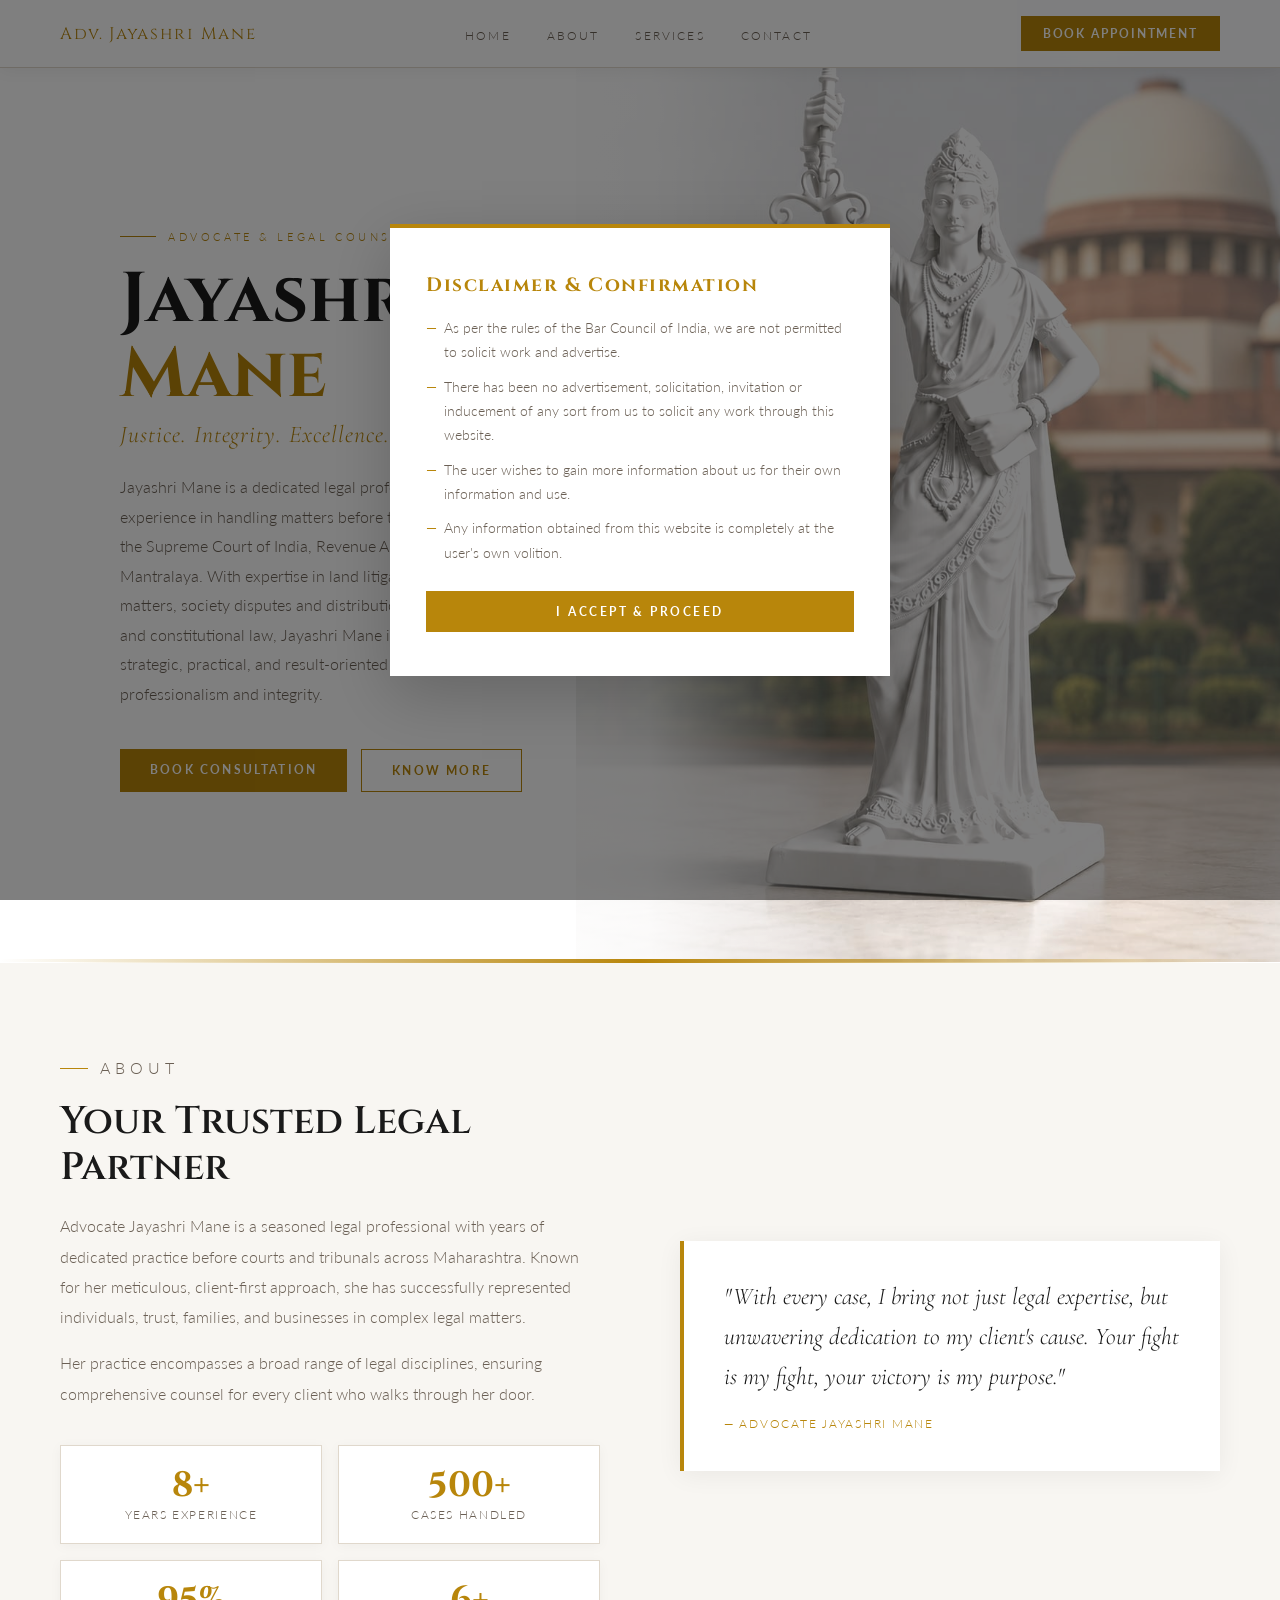
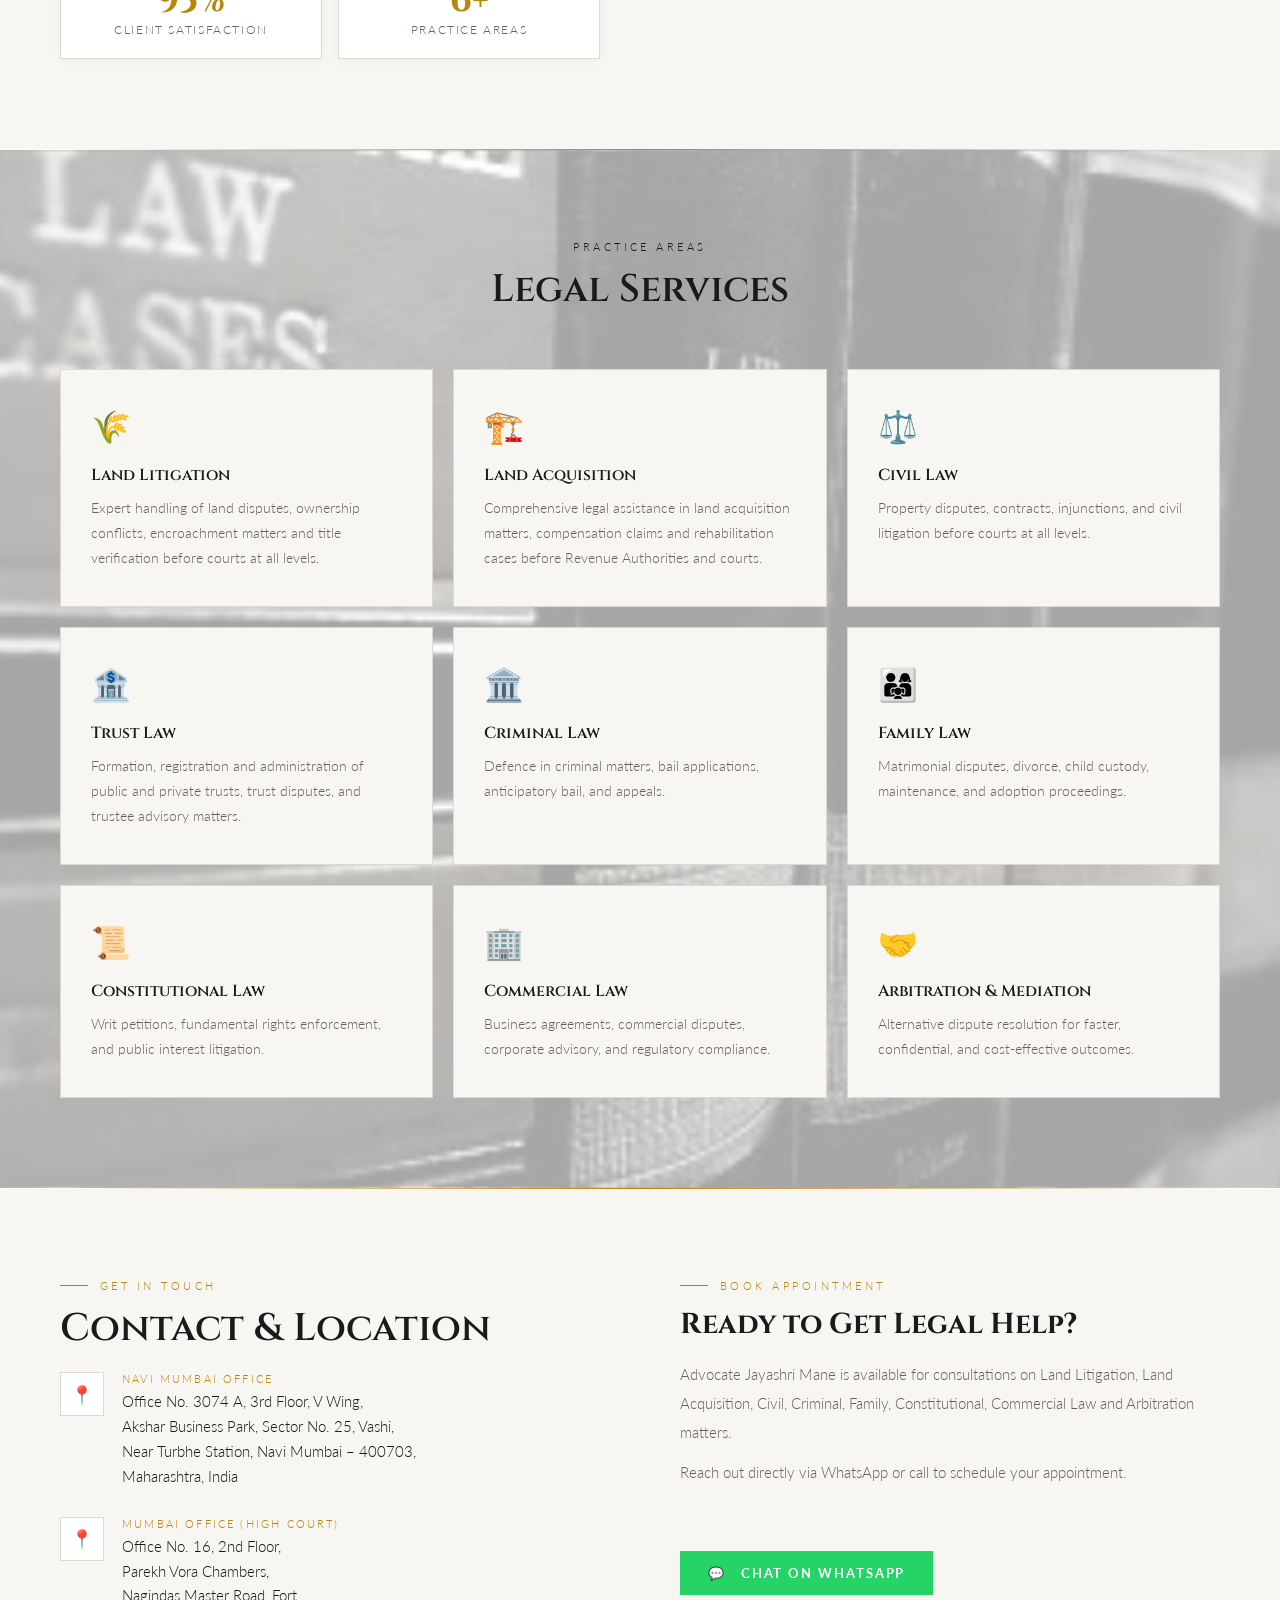
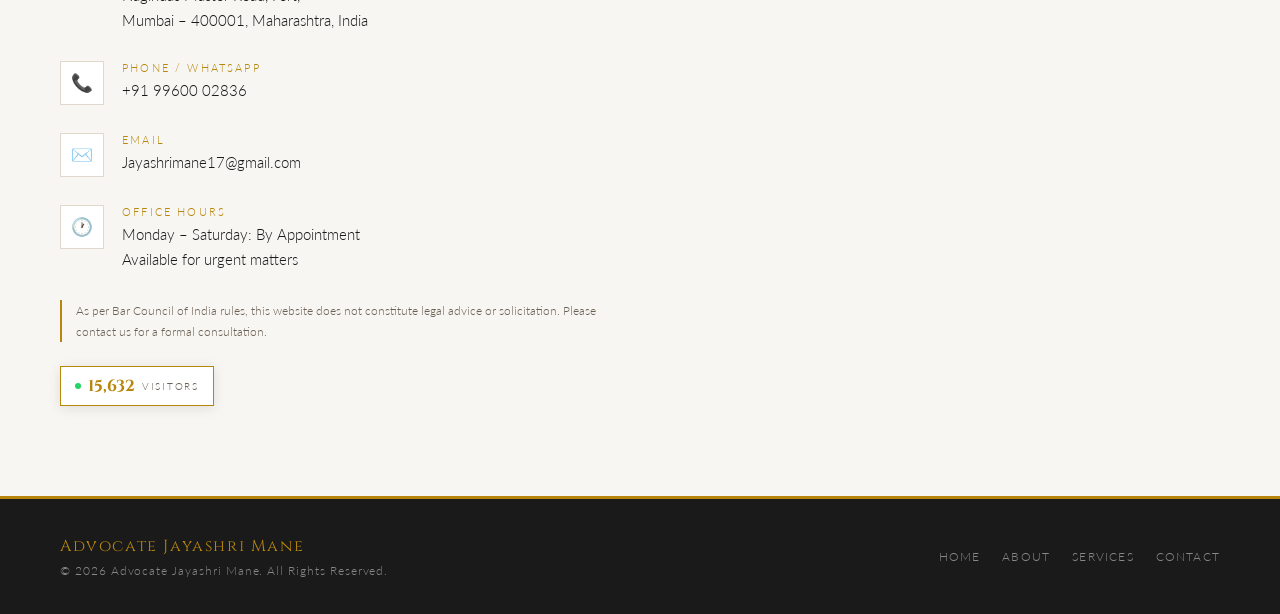
==== index.html @ 27aa1165 "Added trust section, legal services background image" ====
<!DOCTYPE html>
<html lang="en">
<head>
  <meta charset="UTF-8" />
  <meta name="viewport" content="width=device-width, initial-scale=1.0"/>
  <title>Advocate Jayashri Mane</title>
  <link href="https://fonts.googleapis.com/css2?family=Cormorant+Garamond:ital,wght@0,400;0,600;0,700;1,400&family=Cinzel:wght@400;600;700&family=Lato:wght@300;400;700&display=swap" rel="stylesheet"/>
  <style>
    :root {
      --gold: #b8860b;
      --gold-light: #d4a017;
      --gold-pale: #fdf3dc;
      --dark: #1a1a1a;
      --bg: #ffffff;
      --bg2: #f8f6f2;
      --text: #1a1a1a;
      --text-muted: #6b6055;
      --border: #e0d8cc;
    }
    *, *::before, *::after { margin: 0; padding: 0; box-sizing: border-box; }
    html { scroll-behavior: smooth; }
    body { background: var(--bg); color: var(--text); font-family: 'Lato', sans-serif; font-weight: 300; overflow-x: hidden; }

    /* NAV */
    nav { position: fixed; top: 0; left: 0; right: 0; z-index: 100; display: flex; justify-content: space-between; align-items: center; padding: 16px 60px; background: rgba(255,255,255,0.97); backdrop-filter: blur(10px); border-bottom: 1px solid var(--border); box-shadow: 0 2px 16px rgba(0,0,0,0.06); }
    .nav-logo { font-family: 'Cinzel', serif; font-size: 1.05rem; color: var(--gold); letter-spacing: 0.1em; text-decoration: none; }
    .nav-links { display: flex; gap: 36px; list-style: none; }
    .nav-links a { font-size: 0.75rem; letter-spacing: 0.18em; text-transform: uppercase; color: var(--text-muted); text-decoration: none; transition: color 0.25s; }
    .nav-links a:hover { color: var(--gold); }
    .nav-cta { font-size: 0.74rem; letter-spacing: 0.16em; text-transform: uppercase; font-weight: 700; color: #fff; background: var(--gold); padding: 10px 22px; text-decoration: none; transition: background 0.25s; white-space: nowrap; }
    .nav-cta:hover { background: var(--gold-light); }

    /* HERO - DESKTOP */
    #home { min-height: 100vh; position: relative; display: flex; align-items: center; overflow: hidden; background: #fff; }
    .hero-bg { position: absolute; right: 0; top: 0; width: 55%; height: 100%; object-fit: cover; object-position: center top; opacity: 0.75; filter: brightness(1.05) saturate(0.9); z-index: 0; }
    .hero-fade { position: absolute; top: 0; left: 0; width: 65%; height: 100%; background: linear-gradient(to right, #ffffff 55%, rgba(255,255,255,0.85) 78%, transparent 100%); z-index: 1; pointer-events: none; }
    #home::after { content: ''; position: absolute; bottom: 0; left: 0; right: 0; height: 3px; background: linear-gradient(90deg, transparent, var(--gold), transparent); z-index: 3; }
    .hero-text { position: relative; z-index: 2; padding: 140px 60px 80px; max-width: 580px; }
    .hero-eyebrow { font-size: 0.7rem; letter-spacing: 0.32em; text-transform: uppercase; color: var(--gold); margin-bottom: 20px; display: flex; align-items: center; gap: 12px; }
    .hero-eyebrow::before { content: ''; width: 36px; height: 1px; background: var(--gold); }
    .hero-title { font-family: 'Cinzel', serif; font-size: clamp(3rem, 5.5vw, 5rem); font-weight: 700; line-height: 1.06; color: var(--dark); margin-bottom: 8px; }
    .hero-title span { color: var(--gold); }
    .hero-subtitle { font-family: 'Cormorant Garamond', serif; font-size: 1.5rem; font-style: italic; color: var(--gold); margin-bottom: 24px; letter-spacing: 0.04em; }
    .hero-desc { font-size: 0.97rem; line-height: 1.9; color: var(--text-muted); max-width: 440px; margin-bottom: 40px; }
    .hero-buttons { display: flex; gap: 14px; flex-wrap: wrap; }
    .btn-primary { font-size: 0.76rem; letter-spacing: 0.18em; text-transform: uppercase; font-weight: 700; padding: 13px 30px; background: var(--gold); color: #fff; text-decoration: none; display: inline-block; transition: background 0.25s, transform 0.2s; border: none; cursor: pointer; }
    .btn-primary:hover { background: var(--gold-light); transform: translateY(-2px); }
    .btn-outline { font-size: 0.76rem; letter-spacing: 0.18em; text-transform: uppercase; font-weight: 700; padding: 13px 30px; border: 1.5px solid var(--gold); color: var(--gold); text-decoration: none; display: inline-block; transition: background 0.25s; }
    .btn-outline:hover { background: var(--gold-pale); }

    .gold-line { height: 1px; background: linear-gradient(90deg, transparent, var(--gold), transparent); margin: 0 60px; }
    section { padding: 90px 60px; }
    .section-label { font-size: 0.68rem; letter-spacing: 0.32em; text-transform: uppercase; color: var(--gold); margin-bottom: 14px; display: flex; align-items: center; gap: 12px; }
    .section-label::before { content: ''; width: 28px; height: 1px; background: var(--gold); }
    .section-title { font-family: 'Cinzel', serif; font-size: clamp(1.8rem, 3vw, 2.6rem); font-weight: 600; color: var(--dark); margin-bottom: 20px; line-height: 1.2; }

    /* ABOUT */
    #about { background: var(--bg2); display: grid; grid-template-columns: 1fr 1fr; gap: 80px; align-items: center; }
    .about-text p { font-size: 0.97rem; line-height: 1.95; color: var(--text-muted); margin-bottom: 16px; }
    .about-stats { display: grid; grid-template-columns: 1fr 1fr; gap: 16px; margin-top: 36px; }
    .stat-card { border: 1px solid var(--border); padding: 22px; background: #fff; text-align: center; box-shadow: 0 2px 12px rgba(0,0,0,0.04); }
    .stat-num { font-family: 'Cinzel', serif; font-size: 2.2rem; color: var(--gold); font-weight: 700; line-height: 1; margin-bottom: 5px; }
    .stat-label { font-size: 0.72rem; letter-spacing: 0.14em; text-transform: uppercase; color: var(--text-muted); }
    .about-quote { font-family: 'Cormorant Garamond', serif; font-size: 1.5rem; font-style: italic; color: var(--dark); line-height: 1.65; padding: 36px 40px; border-left: 4px solid var(--gold); background: #fff; box-shadow: 0 4px 24px rgba(0,0,0,0.06); }
    .about-quote cite { display: block; margin-top: 18px; font-family: 'Lato', sans-serif; font-size: 0.78rem; letter-spacing: 0.14em; font-style: normal; text-transform: uppercase; color: var(--gold); }

    /* SERVICES */
    #services { background: var(--bg); }
    .services-header { text-align: center; margin-bottom: 56px; }
    .services-header .section-label { justify-content: center; }
    .services-header .section-label::before { display: none; }
    .services-header .section-label { color: #1a1a1a; }
    .services-header .section-title { color: #1a1a1a; }
    .services-grid { display: grid; grid-template-columns: repeat(3, 1fr); gap: 20px; }
    .service-item { background: var(--bg2); padding: 36px 30px; border: 1px solid var(--border); transition: box-shadow 0.3s, transform 0.3s; position: relative; overflow: hidden; }
    .service-item::after { content: ''; position: absolute; bottom: 0; left: 0; width: 0; height: 3px; background: var(--gold); transition: width 0.4s ease; }
    .service-item:hover { box-shadow: 0 8px 32px rgba(0,0,0,0.1); transform: translateY(-4px); }
    .service-item:hover::after { width: 100%; }
    .service-icon { font-size: 2rem; margin-bottom: 18px; }
    .service-name { font-family: 'Cinzel', serif; font-size: 1rem; color: var(--dark); margin-bottom: 10px; font-weight: 600; }
    .service-desc { font-size: 0.88rem; line-height: 1.75; color: var(--text-muted); }

    /* CONTACT */
    #contact { background: var(--bg2); padding: 90px 60px; position: relative; }
    .contact-grid { display: grid; grid-template-columns: 1fr 1fr; gap: 80px; }
    .contact-detail { display: flex; gap: 18px; margin-bottom: 28px; align-items: flex-start; }
    .contact-icon { width: 44px; height: 44px; flex-shrink: 0; border: 1.5px solid var(--border); background: #fff; display: flex; align-items: center; justify-content: center; font-size: 1.1rem; }
    .contact-detail-label { font-size: 0.68rem; letter-spacing: 0.2em; text-transform: uppercase; color: var(--gold); margin-bottom: 4px; }
    .contact-detail-val { font-size: 0.94rem; color: var(--text); line-height: 1.65; }
    .contact-detail-val a { color: var(--text); text-decoration: none; }
    .contact-detail-val a:hover { color: var(--gold); }
    .disclaimer { margin-top: 20px; font-size: 0.78rem; color: var(--text-muted); line-height: 1.7; border-left: 2px solid var(--gold); padding-left: 14px; }
    .whatsapp-btn { display: inline-flex; align-items: center; gap: 10px; margin-top: 32px; background: #25d366; color: #fff; padding: 14px 28px; text-decoration: none; font-size: 0.8rem; letter-spacing: 0.15em; text-transform: uppercase; font-weight: 700; transition: background 0.25s; }
    .whatsapp-btn:hover { background: #1ebe5d; }

    /* FOOTER */
    footer { background: var(--dark); padding: 36px 60px; display: flex; justify-content: space-between; align-items: center; flex-wrap: nowrap; gap: 18px; border-top: 3px solid var(--gold); overflow: visible; }
.footer-left { display:flex; flex-direction:column; gap:6px; }
    .footer-logo { font-family: 'Cinzel', serif; font-size: 1rem; color: var(--gold); letter-spacing: 0.1em; }
    .footer-copy { font-size: 0.74rem; color: #888; letter-spacing: 0.08em; }
    .footer-links { display: flex; gap: 22px; }
    .footer-links a { font-size: 0.74rem; color: #888; text-decoration: none; letter-spacing: 0.1em; text-transform: uppercase; transition: color 0.25s; }
    .footer-links a:hover { color: var(--gold); }

    /* WHATSAPP FLOAT */
    .whatsapp-float { position: fixed; bottom: 28px; right: 28px; width: 54px; height: 54px; background: #25d366; border-radius: 50%; display: flex; align-items: center; justify-content: center; font-size: 1.5rem; text-decoration: none; z-index: 999; box-shadow: 0 4px 20px rgba(37,211,102,0.45); transition: transform 0.25s; }
    .whatsapp-float:hover { transform: scale(1.12); }
.footer-right { display:flex; flex-direction:column; align-items:center; justify-content:center; gap:8px; }
.vc-footer-row { display:inline-flex; align-items:center; gap:7px; border:1px solid var(--gold); padding:6px 12px; background:rgba(255,255,255,0.08); }
.whatsapp-footer-btn { width:44px; height:44px; background:#25d366; border-radius:50%; display:flex; align-items:center; justify-content:center; font-size:1.3rem; text-decoration:none; box-shadow:0 4px 20px rgba(37,211,102,0.45); transition:transform 0.25s; }
.whatsapp-footer-btn:hover { transform:scale(1.1); }

    /* MODAL */
    .modal-overlay { position: fixed; inset: 0; background: rgba(0,0,0,0.5); z-index: 9999; display: flex; align-items: center; justify-content: center; padding: 20px; }
    .modal-box { background: #fff; border-top: 4px solid var(--gold); max-width: 500px; width: 100%; padding: 44px 36px; box-shadow: 0 20px 60px rgba(0,0,0,0.2); }
    .modal-box h2 { font-family: 'Cinzel', serif; font-size: 1.2rem; color: var(--gold); margin-bottom: 18px; letter-spacing: 0.08em; }
    .modal-box ul { list-style: none; margin-bottom: 26px; }
    .modal-box ul li { font-size: 0.87rem; color: var(--text-muted); line-height: 1.75; margin-bottom: 10px; padding-left: 18px; position: relative; }
    .modal-box ul li::before { content: '—'; position: absolute; left: 0; color: var(--gold); }
    .modal-accept { width: 100%; padding: 13px; background: var(--gold); color: #fff; font-family: 'Lato', sans-serif; font-size: 0.78rem; letter-spacing: 0.2em; text-transform: uppercase; font-weight: 700; border: none; cursor: pointer; transition: background 0.25s; }
    .modal-accept:hover { background: var(--gold-light); }

    /* ===================== TABLET ===================== */
    @media (max-width: 1024px) {
      nav { padding: 16px 30px; }
      .hero-text { padding: 130px 30px 70px; max-width: 520px; }
      #about { gap: 40px; padding: 70px 30px; }
      .services-grid { grid-template-columns: repeat(2, 1fr); }
      #services { padding: 70px 30px; }
      #contact { padding: 70px 30px; }
      .contact-grid { gap: 40px; }
      section { padding: 70px 30px; }
      .gold-line { margin: 0 30px; }
      footer { padding: 30px 30px; }
    }

    /* ===================== MOBILE ===================== */
    @media (max-width: 768px) {
      /* NAV */
      nav { padding: 12px 16px; }
      .nav-links { display: none; }
      .nav-logo { font-size: 0.82rem; letter-spacing: 0.06em; }
      .nav-cta { padding: 9px 14px; font-size: 0.66rem; letter-spacing: 0.1em; }

      /* HERO — split layout: image top half, text bottom half */
      #home {
        flex-direction: column;
        align-items: stretch;
        min-height: 100vh;
        padding-top: 56px; /* nav height */
      }

      /* Image takes top portion, fully visible */
      .hero-bg {
        position: relative !important;
        width: 100% !important;
        height: 260px !important;
        max-height: 260px !important;
        object-fit: cover;
        object-position: center 15%;
        opacity: 1 !important;
        filter: brightness(1.0) saturate(0.95);
        display: block !important;
        flex-shrink: 0;
        top: auto !important;
        right: auto !important;
      }

      /* Remove the side fade — not needed in stacked layout */
      .hero-fade { display: none; }

      /* Text section below image */
      .hero-text {
        position: relative;
        z-index: 2;
        padding: 28px 20px 48px;
        max-width: 100%;
        background: #fff;
        flex: 1;
      }

      /* Gold bottom line */
      #home::after { z-index: 3; }

      .hero-eyebrow { font-size: 0.62rem; letter-spacing: 0.22em; margin-bottom: 12px; }
      .hero-title { font-size: clamp(2.4rem, 10vw, 3.2rem); margin-bottom: 6px; }
      .hero-subtitle { font-size: 1.1rem; margin-bottom: 14px; }
      .hero-desc { font-size: 0.9rem; line-height: 1.75; max-width: 100%; margin-bottom: 24px; }
      .hero-buttons { flex-direction: column; gap: 10px; }
      .btn-primary, .btn-outline { text-align: center; width: 100%; padding: 14px 20px; }

      /* DIVIDERS */
      .gold-line { margin: 0 20px; }
      section { padding: 48px 20px; }

      /* ABOUT */
      #about { grid-template-columns: 1fr; padding: 48px 20px; gap: 28px; }
      .about-quote { font-size: 1.1rem; padding: 20px 18px; }
      .about-stats { grid-template-columns: 1fr 1fr; gap: 10px; margin-top: 24px; }
      .stat-card { padding: 16px 10px; }
      .stat-num { font-size: 1.7rem; }
      .stat-label { font-size: 0.64rem; }
      .about-text p { font-size: 0.9rem; }

      /* SERVICES */
      .services-grid { grid-template-columns: 1fr; gap: 10px; }
      .service-item { padding: 22px 16px; }
      .service-icon { font-size: 1.6rem; margin-bottom: 12px; }
      .service-name { font-size: 0.92rem; }
      .service-desc { font-size: 0.84rem; }
      #services { padding: 48px 20px; }
      .services-header { margin-bottom: 32px; }

      /* CONTACT */
      #contact { padding: 48px 20px; }
      .contact-grid { grid-template-columns: 1fr; gap: 32px; }
      .contact-detail { gap: 12px; margin-bottom: 18px; }
      .contact-icon { width: 38px; height: 38px; font-size: 1rem; }
      .contact-detail-val { font-size: 0.87rem; }
      .whatsapp-btn { width: 100%; justify-content: center; font-size: 0.76rem; }

      /* FOOTER */
      footer { padding: 22px 20px; flex-direction: column; text-align: center; gap: 12px; }
      .footer-links { flex-wrap: wrap; justify-content: center; gap: 14px; }
      .footer-logo { font-size: 0.88rem; }
      .footer-copy { font-size: 0.68rem; }

      /* MODAL */
      .modal-box { padding: 28px 18px; }
      .modal-box h2 { font-size: 1rem; }

      /* WHATSAPP FLOAT */
      .whatsapp-float { bottom: 20px; right: 16px; width: 48px; height: 48px; font-size: 1.3rem; }
    }

    /* Very small phones */
    @media (max-width: 380px) {
      .hero-title { font-size: 2.2rem; }
      .nav-logo { font-size: 0.75rem; }
      .nav-cta { padding: 8px 10px; font-size: 0.6rem; }
    }
  </style>
</head>
<body>

<div class="modal-overlay" id="disclaimerModal">
  <div class="modal-box">
    <h2>Disclaimer &amp; Confirmation</h2>
    <ul>
      <li>As per the rules of the Bar Council of India, we are not permitted to solicit work and advertise.</li>
      <li>There has been no advertisement, solicitation, invitation or inducement of any sort from us to solicit any work through this website.</li>
      <li>The user wishes to gain more information about us for their own information and use.</li>
      <li>Any information obtained from this website is completely at the user's own volition.</li>
    </ul>
    <button class="modal-accept" onclick="document.getElementById('disclaimerModal').style.display='none'">I Accept &amp; Proceed</button>
  </div>
</div>

<nav>
  <a href="#home" class="nav-logo">Adv. Jayashri Mane</a>
  <ul class="nav-links">
    <li><a href="#home">Home</a></li>
    <li><a href="#about">About</a></li>
    <li><a href="#services">Services</a></li>
    <li><a href="#contact">Contact</a></li>
  </ul>
  <a href="https://wa.me/919960002836" class="nav-cta">Book Appointment</a>
</nav>

<section id="home">
  <img class="hero-bg" src="image.png" alt="Lady Justice"/>
  <div class="hero-fade"></div>
  <div class="hero-text">
    <p class="hero-eyebrow">Advocate &amp; Legal Counsel</p>
    <h1 class="hero-title">Jayashri<br/><span>Mane</span></h1>
    <p class="hero-subtitle">Justice. Integrity. Excellence.</p>
    <p class="hero-desc">Jayashri Mane is a dedicated legal professional with extensive experience in handling matters before the Bombay High Court, the Supreme Court of India, Revenue Authorities, and Mantralaya. With expertise in land litigation, land acquisition matters, society disputes and distribution cases, along with civil and constitutional law, Jayashri Mane is known for providing strategic, practical, and result-oriented legal solutions with professionalism and integrity.</p>
    <div class="hero-buttons">
      <a href="https://wa.me/919960002836" class="btn-primary">Book Consultation</a>
      <a href="#about" class="btn-outline">Know More</a>
    </div>
  </div>
</section>

<div class="gold-line"></div>

<section id="about">
  <div class="about-text">
    <p class="section-label">About</p>
    <h2 class="section-title">Your Trusted Legal Partner</h2>
    <p>Advocate Jayashri Mane is a seasoned legal professional with years of dedicated practice before courts and tribunals across Maharashtra. Known for her meticulous, client-first approach, she has successfully represented individuals, trust, families, and businesses in complex legal matters.</p>
    <p>Her practice encompasses a broad range of legal disciplines, ensuring comprehensive counsel for every client who walks through her door.</p>
    <div class="about-stats">
      <div class="stat-card"><div class="stat-num">8+</div><div class="stat-label">Years Experience</div></div>
      <div class="stat-card"><div class="stat-num">500+</div><div class="stat-label">Cases Handled</div></div>
      <div class="stat-card"><div class="stat-num">95%</div><div class="stat-label">Client Satisfaction</div></div>
      <div class="stat-card"><div class="stat-num">6+</div><div class="stat-label">Practice Areas</div></div>
    </div>
  </div>
  <div>
    <blockquote class="about-quote">
      "With every case, I bring not just legal expertise, but unwavering dedication to my client's cause. Your fight is my fight, your victory is my purpose."
      <cite>— Advocate Jayashri Mane</cite>
    </blockquote>
  </div>
</section>

<div class="gold-line"></div>

<section id="services" style="position:relative;overflow:hidden;">
<div style="position:absolute;inset:0;background-image:url('law-bg.webp');background-size:cover;background-position:center;opacity:0.35;z-index:0;pointer-events:none;"></div>
<div style="position:relative;z-index:1;">
  <div class="services-header">
    <p class="section-label">Practice Areas</p>
    <h2 class="section-title">Legal Services</h2>
  </div>
  <div class="services-grid">
    <div class="service-item"><div class="service-icon">🌾</div><div class="service-name">Land Litigation</div><p class="service-desc">Expert handling of land disputes, ownership conflicts, encroachment matters and title verification before courts at all levels.</p></div>
    <div class="service-item"><div class="service-icon">🏗️</div><div class="service-name">Land Acquisition</div><p class="service-desc">Comprehensive legal assistance in land acquisition matters, compensation claims and rehabilitation cases before Revenue Authorities and courts.</p></div>
    <div class="service-item"><div class="service-icon">⚖️</div><div class="service-name">Civil Law</div><p class="service-desc">Property disputes, contracts, injunctions, and civil litigation before courts at all levels.</p></div>
    <div class="service-item"><div class="service-icon">🏦</div><div class="service-name">Trust Law</div><p class="service-desc">Formation, registration and administration of public and private trusts, trust disputes, and trustee advisory matters.</p></div>
    <div class="service-item"><div class="service-icon">🏛️</div><div class="service-name">Criminal Law</div><p class="service-desc">Defence in criminal matters, bail applications, anticipatory bail, and appeals.</p></div>
    <div class="service-item"><div class="service-icon">👨‍👩‍👧</div><div class="service-name">Family Law</div><p class="service-desc">Matrimonial disputes, divorce, child custody, maintenance, and adoption proceedings.</p></div>
    <div class="service-item"><div class="service-icon">📜</div><div class="service-name">Constitutional Law</div><p class="service-desc">Writ petitions, fundamental rights enforcement, and public interest litigation.</p></div>
    <div class="service-item"><div class="service-icon">🏢</div><div class="service-name">Commercial Law</div><p class="service-desc">Business agreements, commercial disputes, corporate advisory, and regulatory compliance.</p></div>
    <div class="service-item"><div class="service-icon">🤝</div><div class="service-name">Arbitration &amp; Mediation</div><p class="service-desc">Alternative dispute resolution for faster, confidential, and cost-effective outcomes.</p></div>
  </div>
</div>
</section>

<div class="gold-line"></div>

<section id="contact">
  <div class="contact-grid">
    <div class="contact-info">
      <p class="section-label">Get In Touch</p>
      <h2 class="section-title">Contact &amp; Location</h2>
      <div class="contact-detail">
        <div class="contact-icon">📍</div>
        <div>
          <div class="contact-detail-label">Navi Mumbai Office</div>
          <div class="contact-detail-val">Office No. 3074 A, 3rd Floor, V Wing,<br/>Akshar Business Park, Sector No. 25, Vashi,<br/>Near Turbhe Station, Navi Mumbai – 400703,<br/>Maharashtra, India</div>
        </div>
      </div>
      <div class="contact-detail">
        <div class="contact-icon">📍</div>
        <div>
          <div class="contact-detail-label">Mumbai Office (High Court)</div>
          <div class="contact-detail-val">Office No. 16, 2nd Floor,<br/>Parekh Vora Chambers,<br/>Nagindas Master Road, Fort,<br/>Mumbai – 400001, Maharashtra, India</div>
        </div>
      </div>
      <div class="contact-detail">
        <div class="contact-icon">📞</div>
        <div>
          <div class="contact-detail-label">Phone / WhatsApp</div>
          <div class="contact-detail-val"><a href="tel:+919960002836">+91 99600 02836</a></div>
        </div>
      </div>
      <div class="contact-detail">
        <div class="contact-icon">✉️</div>
        <div>
          <div class="contact-detail-label">Email</div>
          <div class="contact-detail-val"><a href="mailto:Jayashrimane17@gmail.com">Jayashrimane17@gmail.com</a></div>
        </div>
      </div>
      <div class="contact-detail">
        <div class="contact-icon">🕐</div>
        <div>
          <div class="contact-detail-label">Office Hours</div>
          <div class="contact-detail-val">Monday – Saturday: By Appointment<br/>Available for urgent matters</div>
        </div>
      </div>
      <p class="disclaimer">As per Bar Council of India rules, this website does not constitute legal advice or solicitation. Please contact us for a formal consultation.</p>
      <div style="margin-top:24px;">
        <div class="vc-simple-row"><span class="vc-dot"></span><span class="vc-simple-num" id="vc-number2">0</span><span class="vc-simple-label">Visitors</span></div>
        
      </div>
    </div>
    <div>
      <p class="section-label">Book Appointment</p>
      <h3 style="font-family:'Cinzel',serif;font-size:1.8rem;color:var(--dark);margin-bottom:16px;line-height:1.3;">Ready to Get Legal Help?</h3>
      <p style="font-size:0.95rem;color:var(--text-muted);line-height:1.9;margin-bottom:12px;">Advocate Jayashri Mane is available for consultations on Land Litigation, Land Acquisition, Civil, Criminal, Family, Constitutional, Commercial Law and Arbitration matters.</p>
      <p style="font-size:0.95rem;color:var(--text-muted);line-height:1.9;margin-bottom:32px;">Reach out directly via WhatsApp or call to schedule your appointment.</p>
      <a href="https://wa.me/919960002836" class="whatsapp-btn">💬 &nbsp; Chat on WhatsApp</a>
    </div>
  </div>
</section>



<style>
@keyframes vcPulse { 0%,100%{opacity:1} 50%{opacity:0.3} }
.vc-simple { display:flex; justify-content:flex-end; margin-top:16px; }
.vc-simple-row { display:inline-flex; align-items:center; gap:7px; border:1px solid var(--gold); padding:8px 14px; background:#fff; box-shadow:0 2px 12px rgba(0,0,0,0.1); }
.vc-dot { width:6px; height:6px; background:#25d366; border-radius:50%; animation:vcPulse 1.5s infinite; flex-shrink:0; }
.vc-simple-num { font-family:'Cinzel',serif; font-size:1rem; font-weight:700; color:var(--gold); }
.vc-simple-label { font-size:0.6rem; letter-spacing:0.18em; text-transform:uppercase; color:var(--text-muted); }
</style>

<script>
(function(){
  const BASE = 10000;
  const days = Math.floor((new Date() - new Date('2025-01-01'))/864e5);
  let count = BASE + days * 8;
  const el = document.getElementById('vc-number2');
  const start = count - 60;
  let cur = start;
  const t = setInterval(() => {
    cur += 2;
    el.textContent = cur.toLocaleString('en-IN');
    if(cur >= count){ el.textContent = count.toLocaleString('en-IN'); clearInterval(t); }
  }, 16);
})();
</script>

<footer>
  <div class="footer-left">
    <div class="footer-logo">Advocate Jayashri Mane</div>
    <div class="footer-copy">© 2026 Advocate Jayashri Mane. All Rights Reserved.</div>
  </div>
  <div class="footer-links">
    <a href="#home">Home</a>
    <a href="#about">About</a>
    <a href="#services">Services</a>
    <a href="#contact">Contact</a>
  </div>

  </div>
</footer>
</body>
</html>
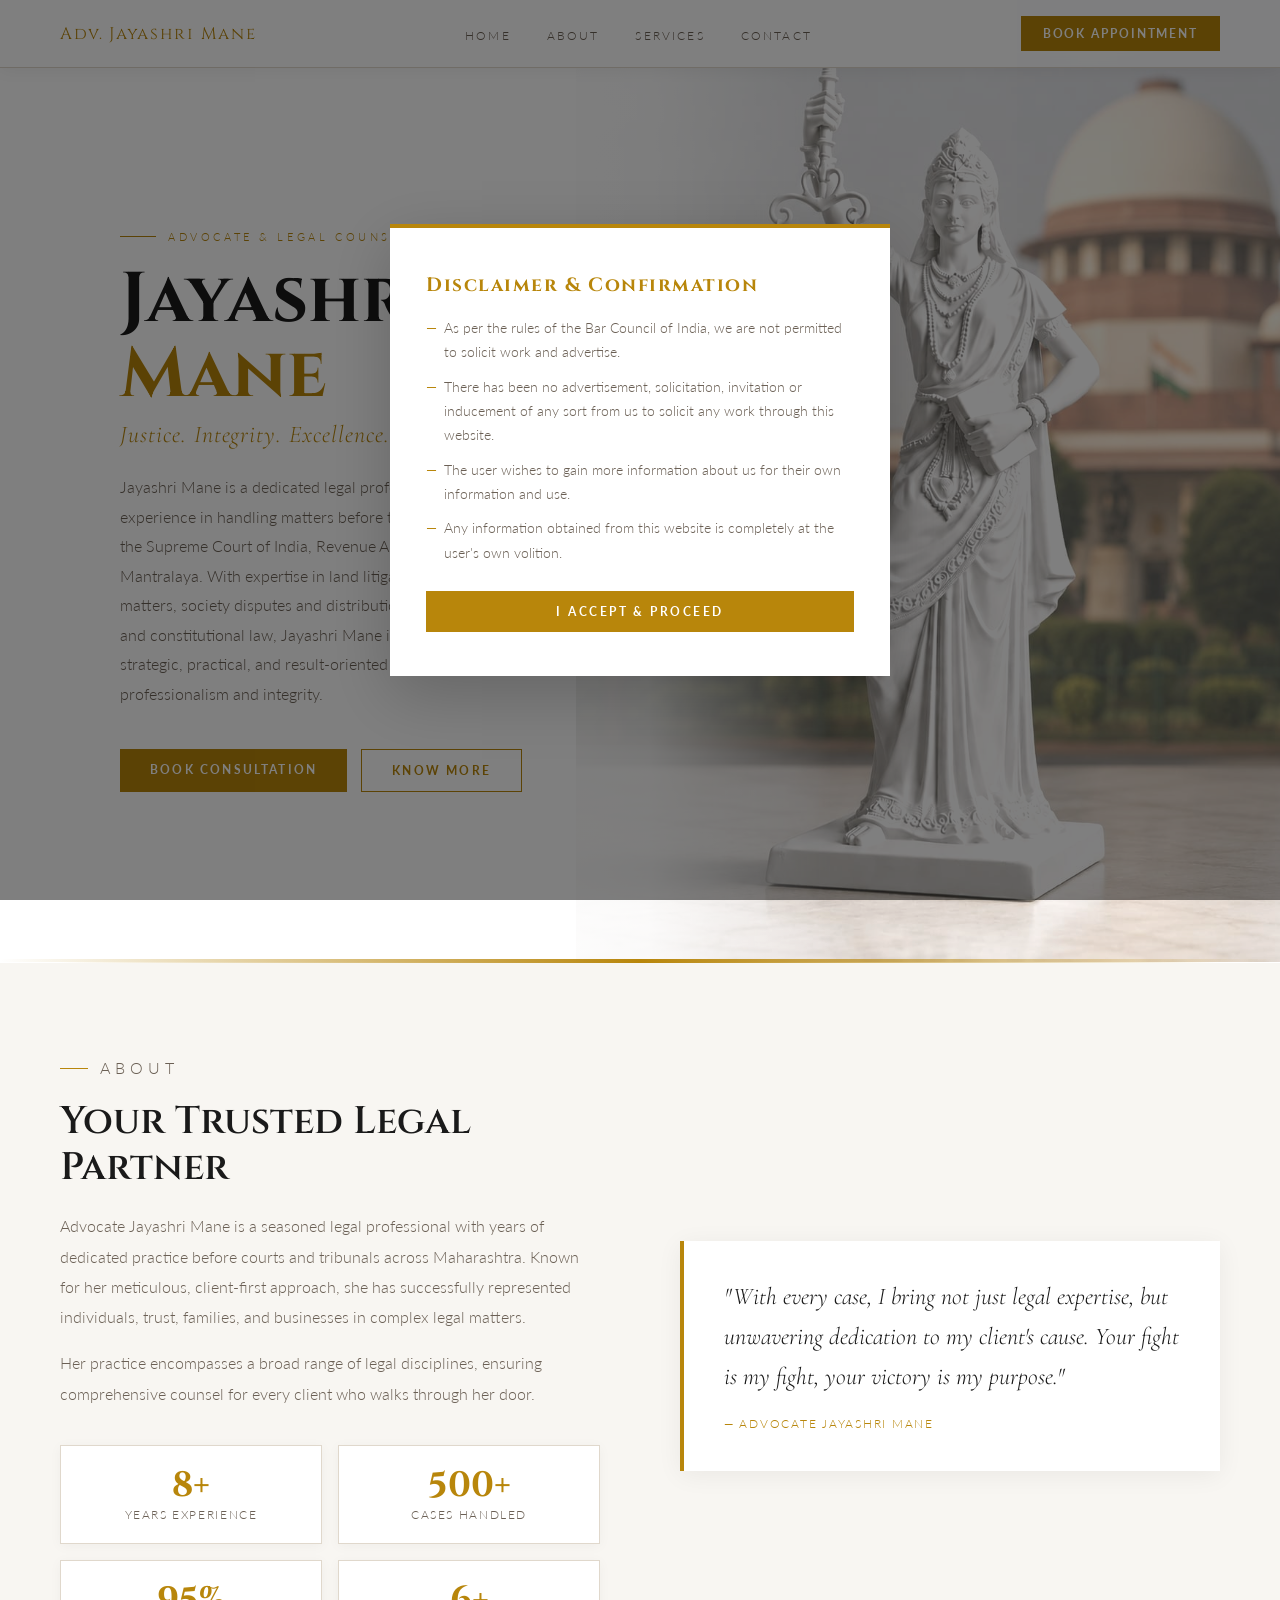
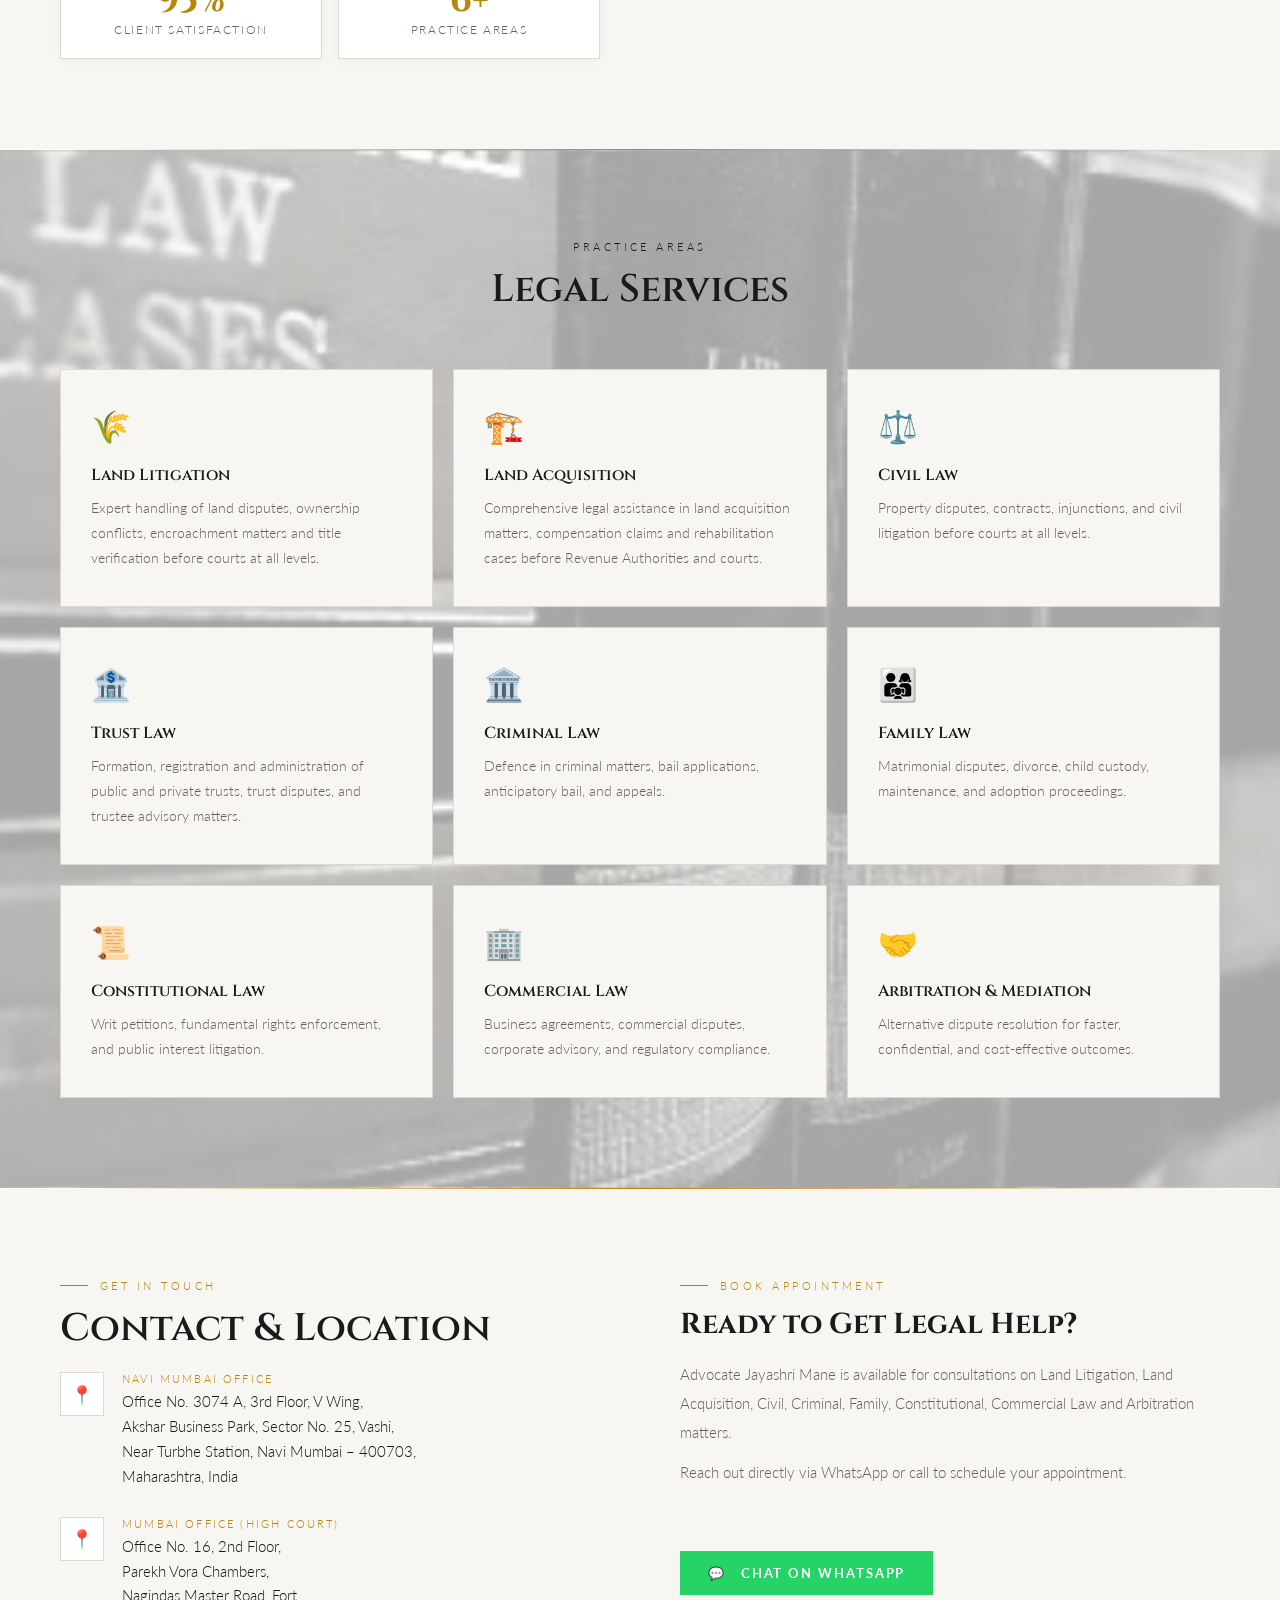
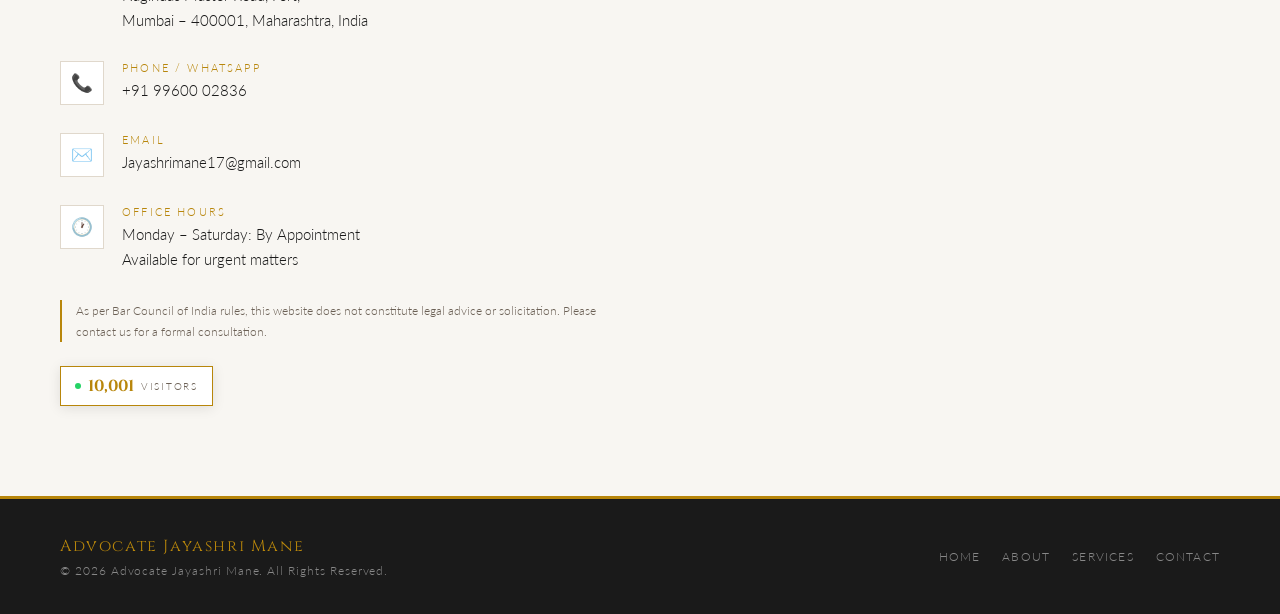
==== commit 55883ae7: "fix visitor counter - real count on every visit" ====
--- a/index.html
+++ b/index.html
@@ -154,10 +154,10 @@
       .hero-bg {
         position: relative !important;
         width: 100% !important;
-        height: 260px !important;
-        max-height: 260px !important;
+        height: 420px !important;
+        max-height: 420px !important;
         object-fit: cover;
-        object-position: center 15%;
+        object-position: center top;
         opacity: 1 !important;
         filter: brightness(1.0) saturate(0.95);
         display: block !important;
@@ -399,12 +399,13 @@
 
 <script>
 (function(){
+  const el = document.getElementById('vc-number2');
   const BASE = 10000;
-  const days = Math.floor((new Date() - new Date('2025-01-01'))/864e5);
-  let count = BASE + days * 8;
-  const el = document.getElementById('vc-number2');
+  let count = parseInt(localStorage.getItem('jm_visit_count') || BASE);
+  count++;
+  localStorage.setItem('jm_visit_count', count);
   const start = count - 60;
-  let cur = start;
+  let cur = start < BASE ? BASE : start;
   const t = setInterval(() => {
     cur += 2;
     el.textContent = cur.toLocaleString('en-IN');
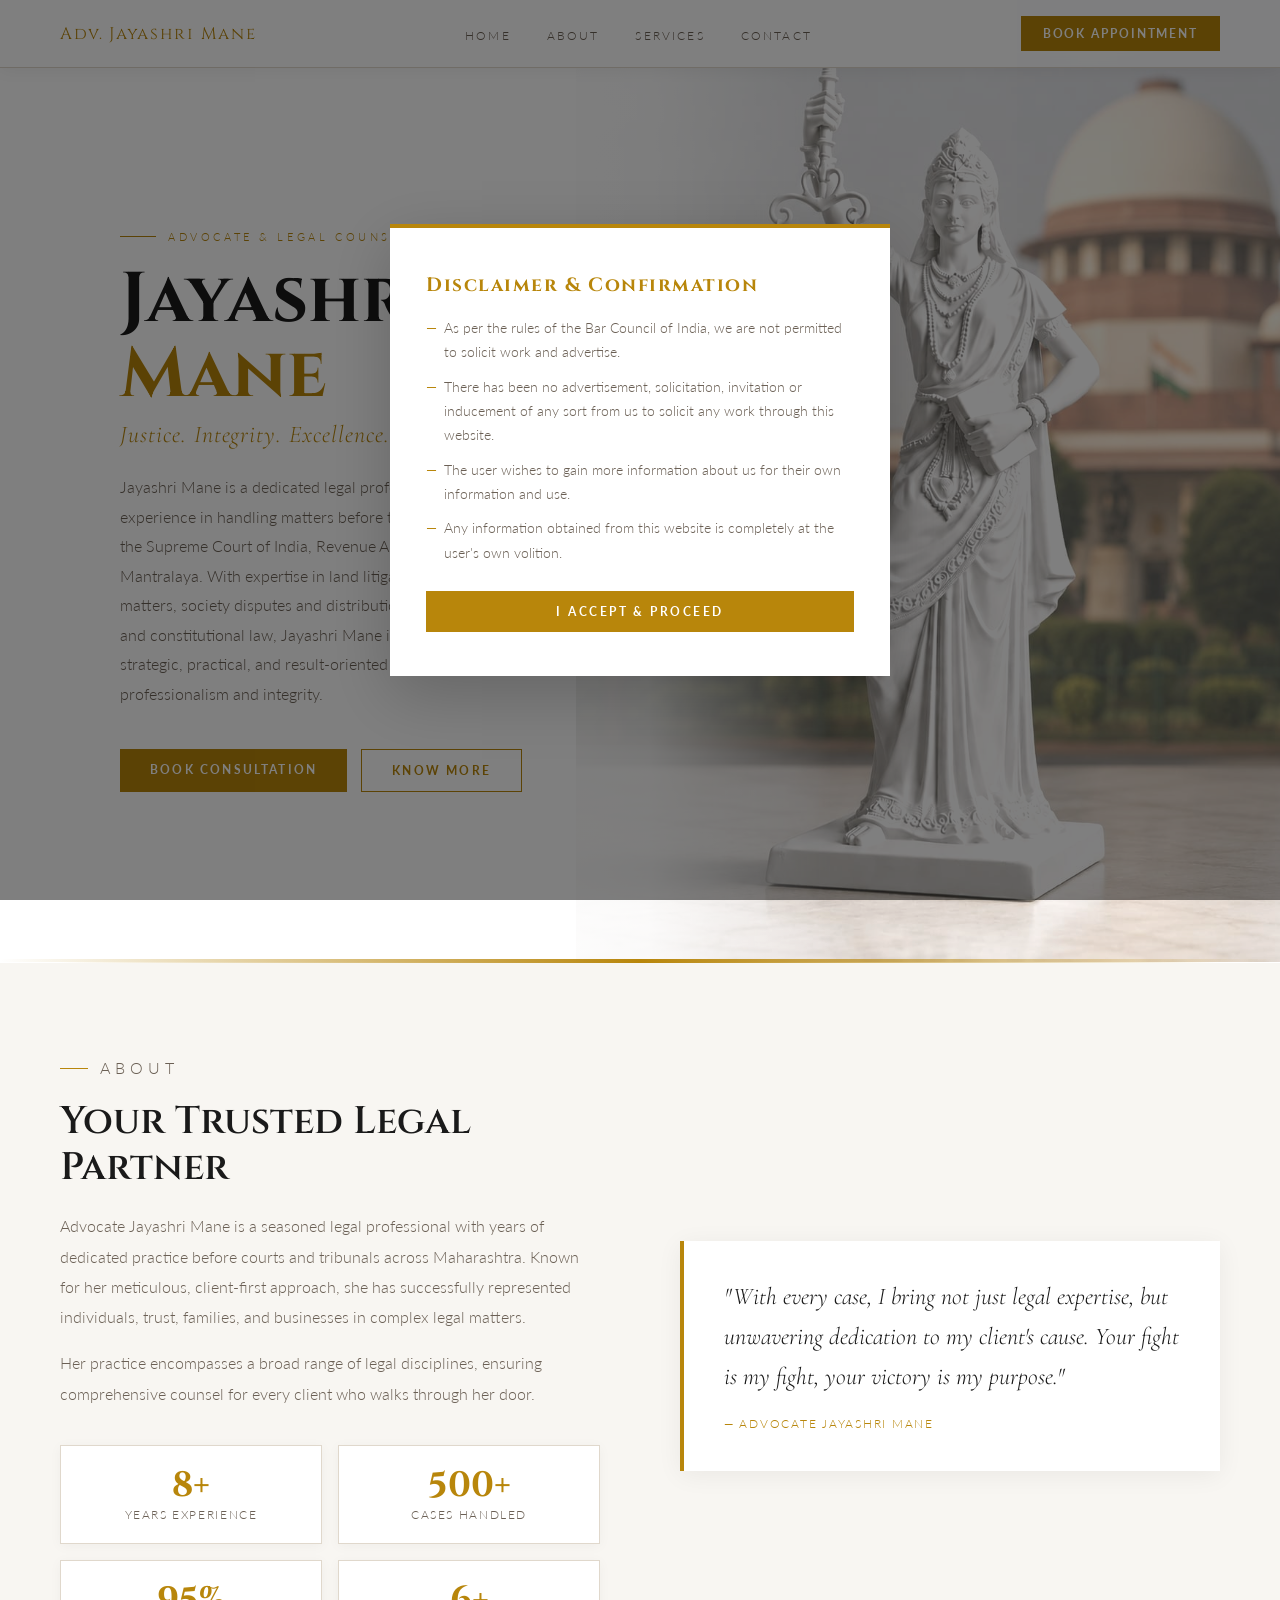
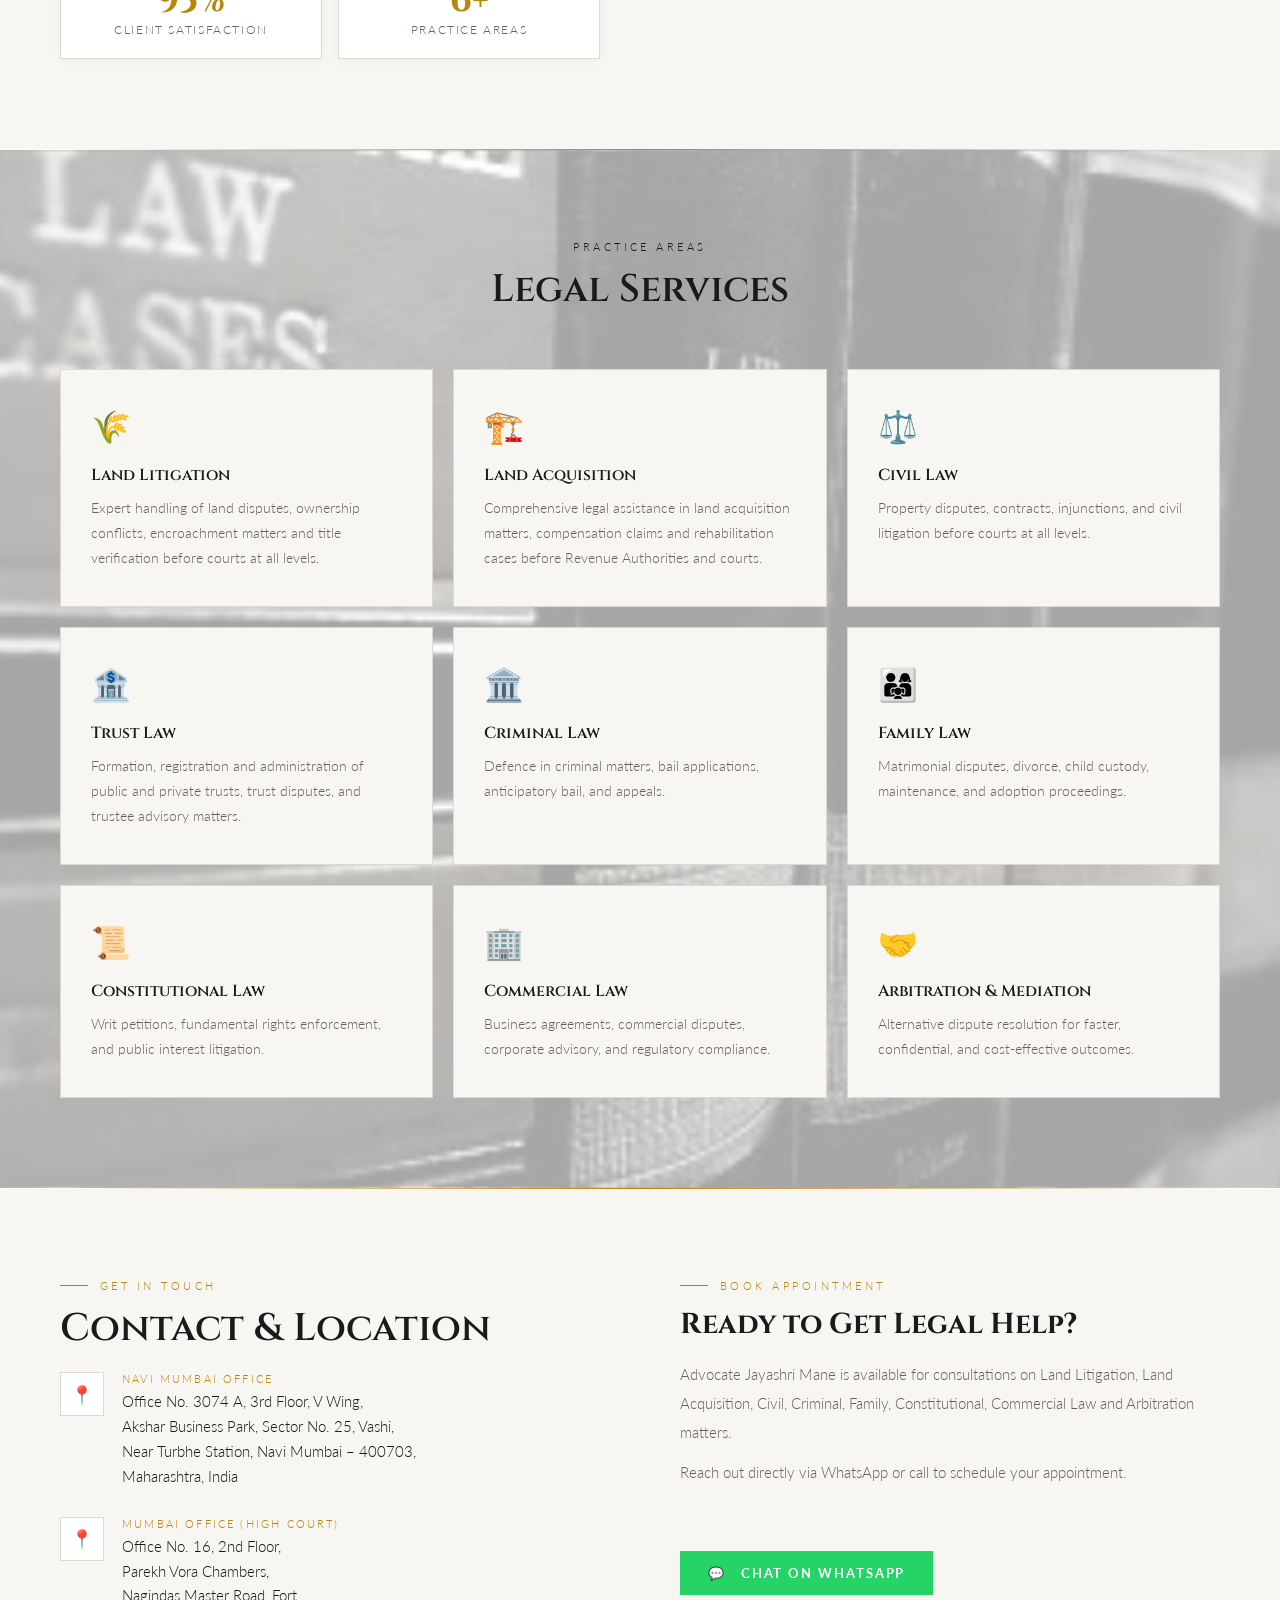
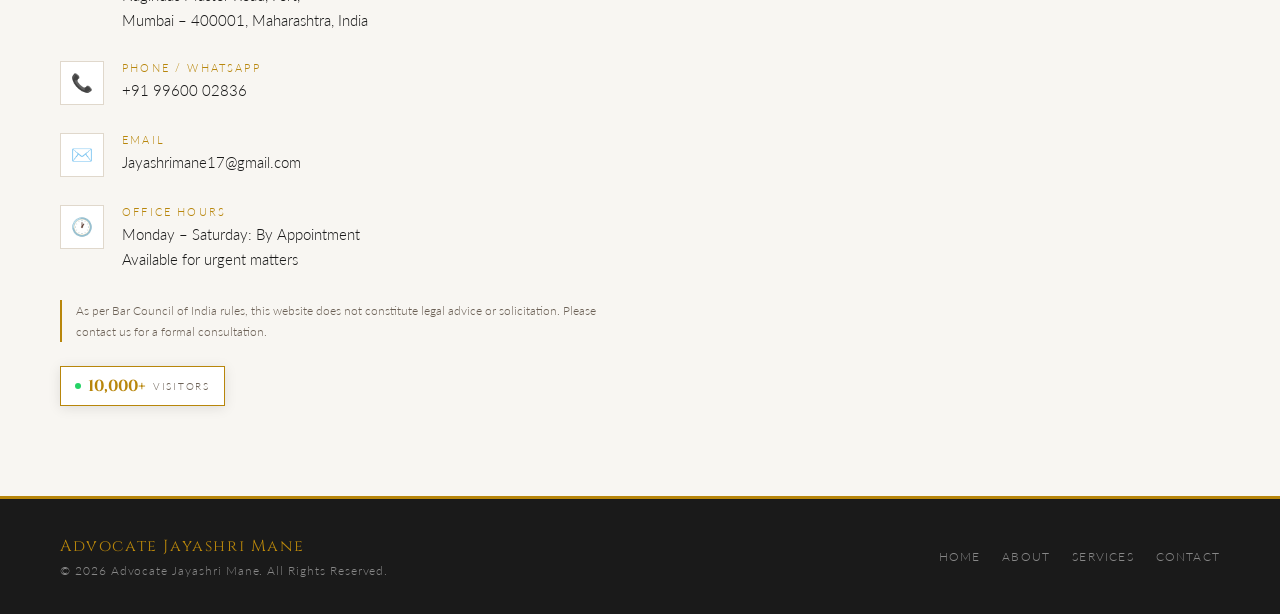
==== commit ae73e561: "fix visitor counter - real count on every visit" ====
--- a/index.html
+++ b/index.html
@@ -400,17 +400,14 @@
 <script>
 (function(){
   const el = document.getElementById('vc-number2');
-  const BASE = 10000;
-  let count = parseInt(localStorage.getItem('jm_visit_count') || BASE);
-  count++;
-  localStorage.setItem('jm_visit_count', count);
-  const start = count - 60;
-  let cur = start < BASE ? BASE : start;
-  const t = setInterval(() => {
-    cur += 2;
-    el.textContent = cur.toLocaleString('en-IN');
-    if(cur >= count){ el.textContent = count.toLocaleString('en-IN'); clearInterval(t); }
-  }, 16);
+  fetch('https://api.countapi.xyz/hit/jayashrimane/visitors')
+    .then(res => res.json())
+    .then(data => {
+      el.textContent = data.value.toLocaleString('en-IN');
+    })
+    .catch(() => {
+      el.textContent = '10,000+';
+    });
 })();
 </script>
 
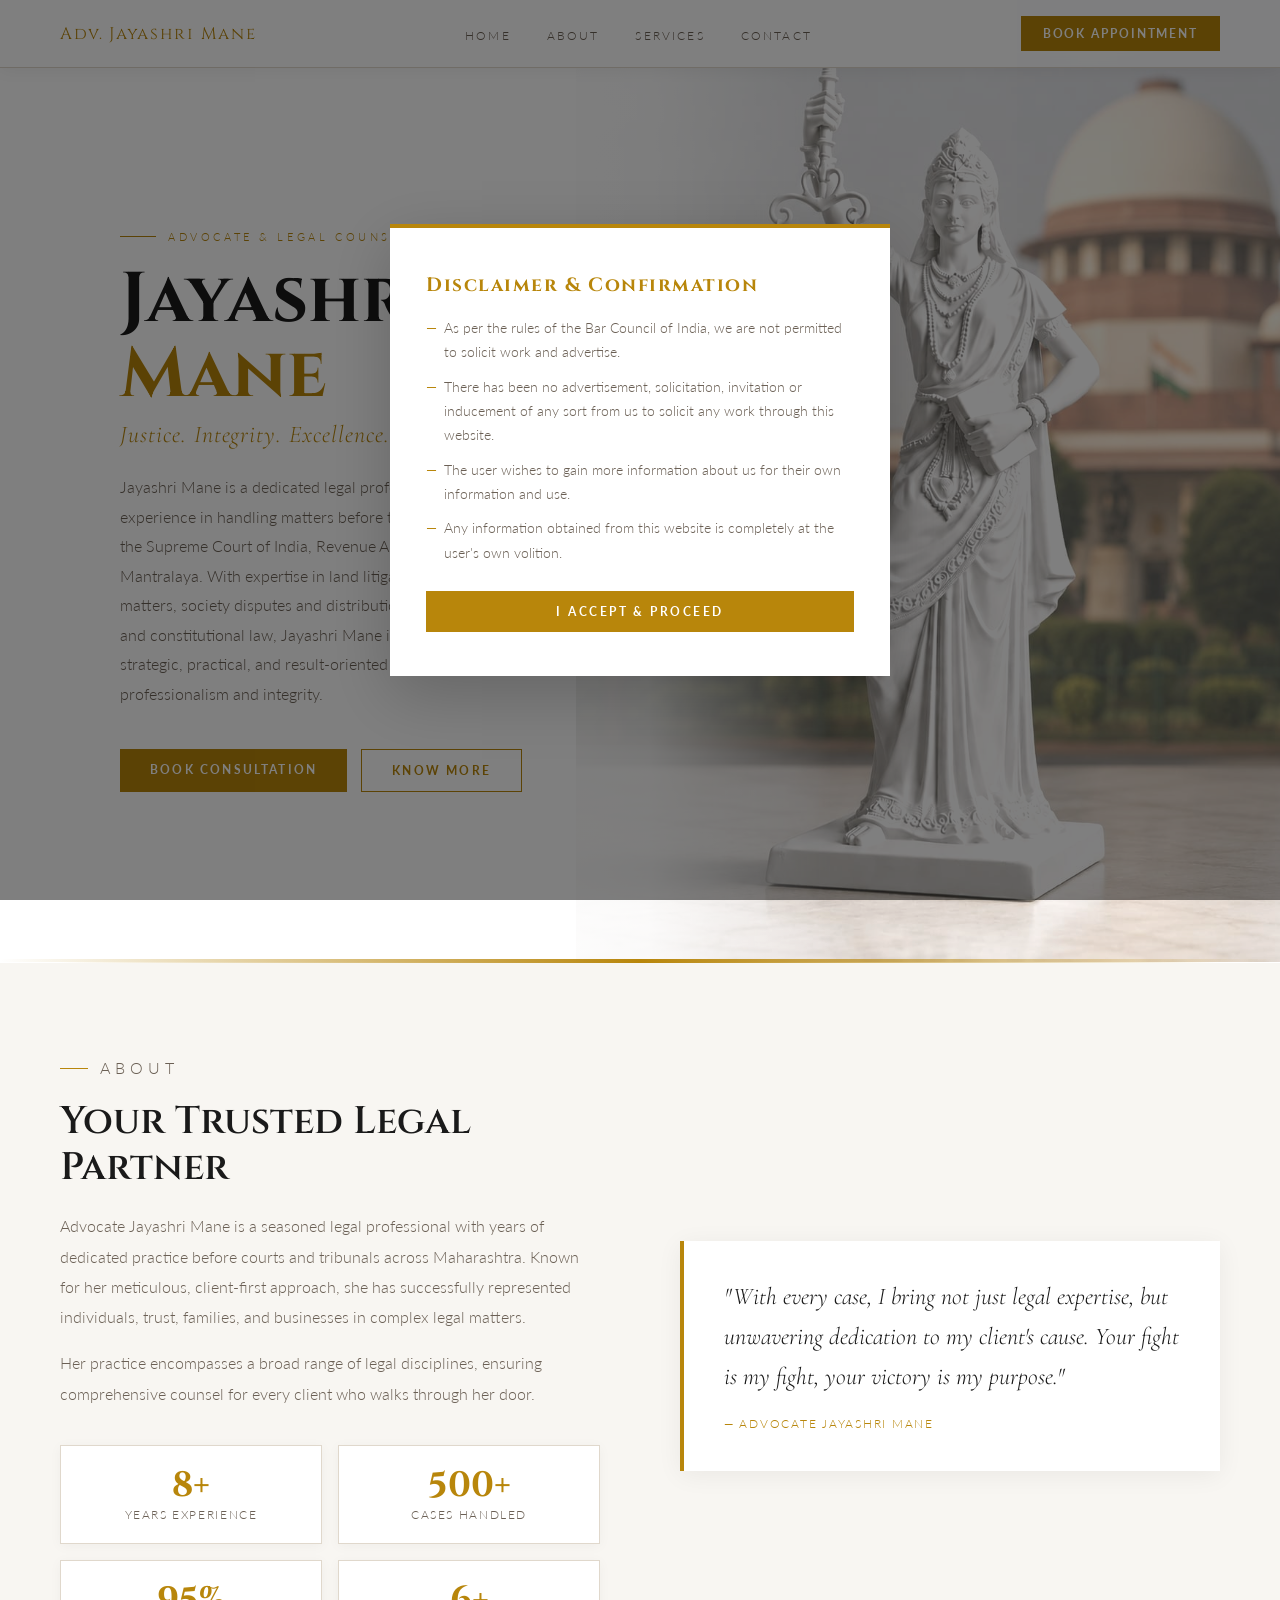
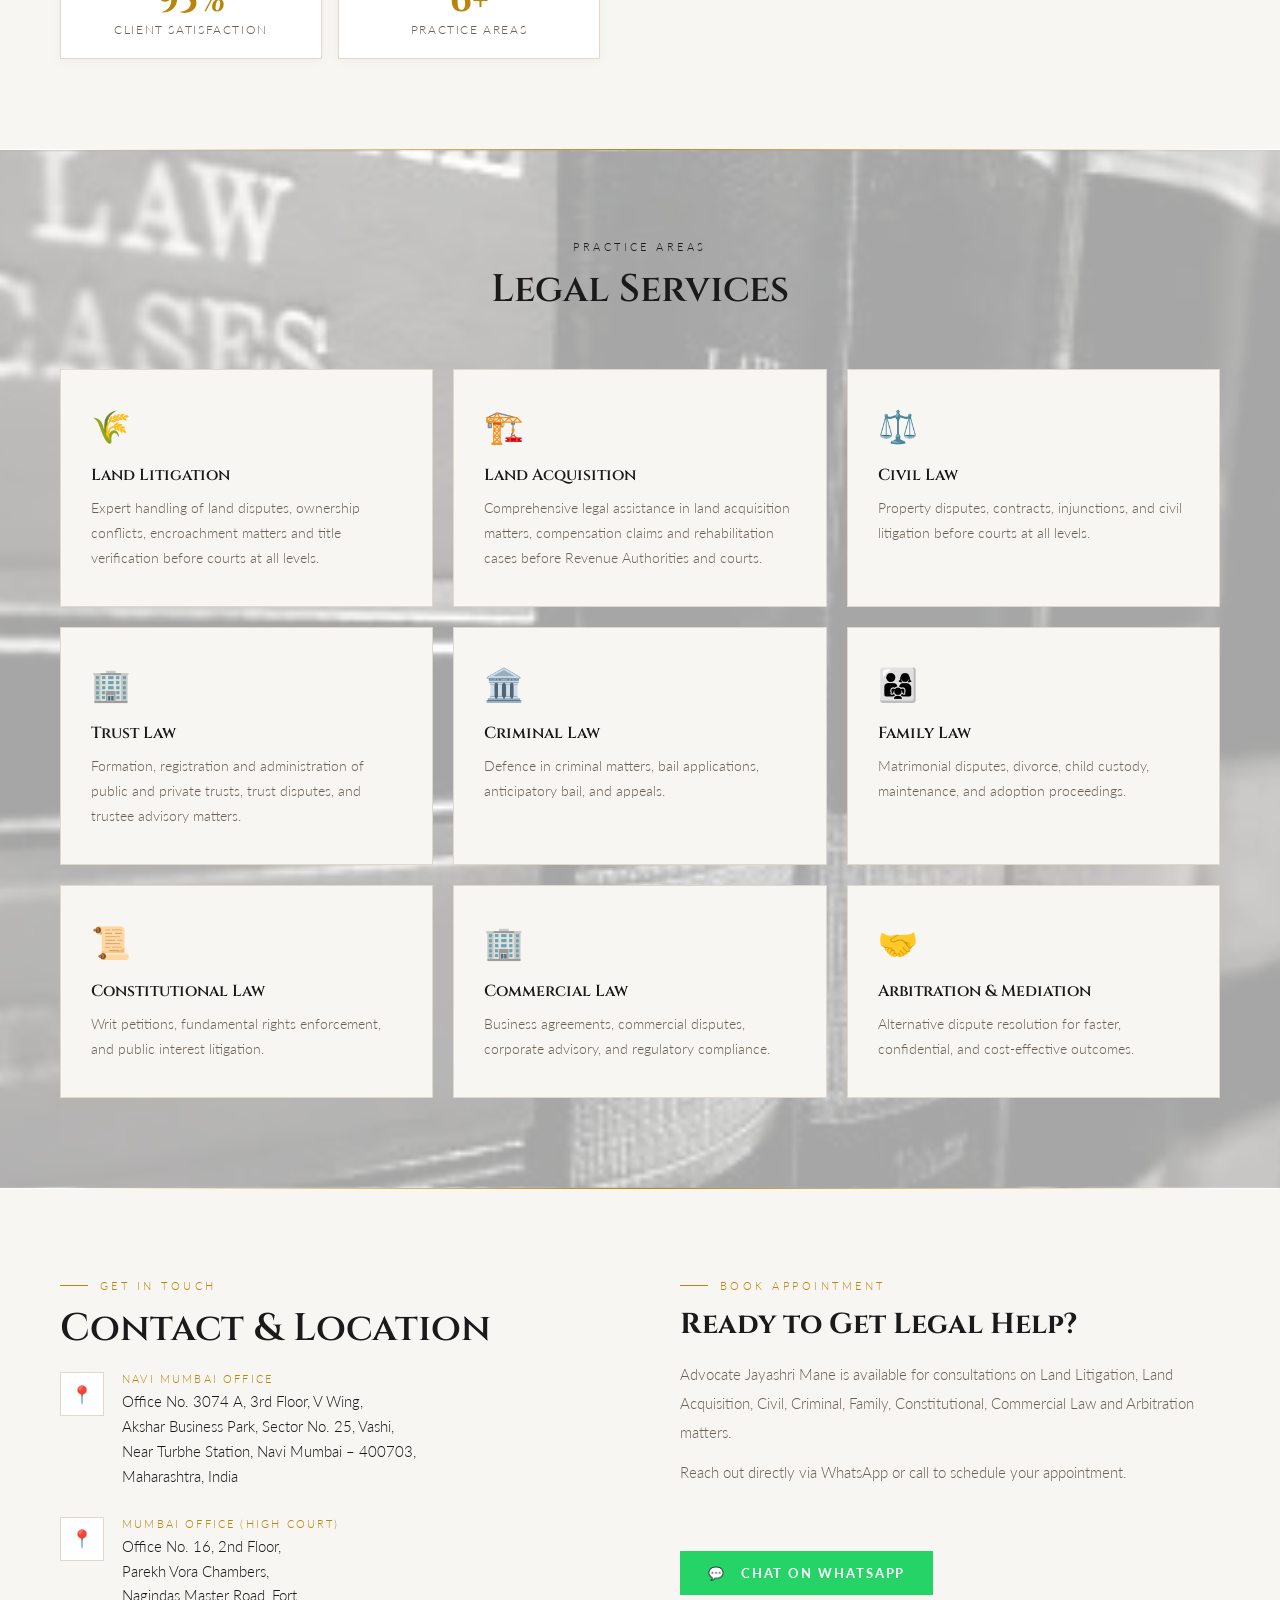
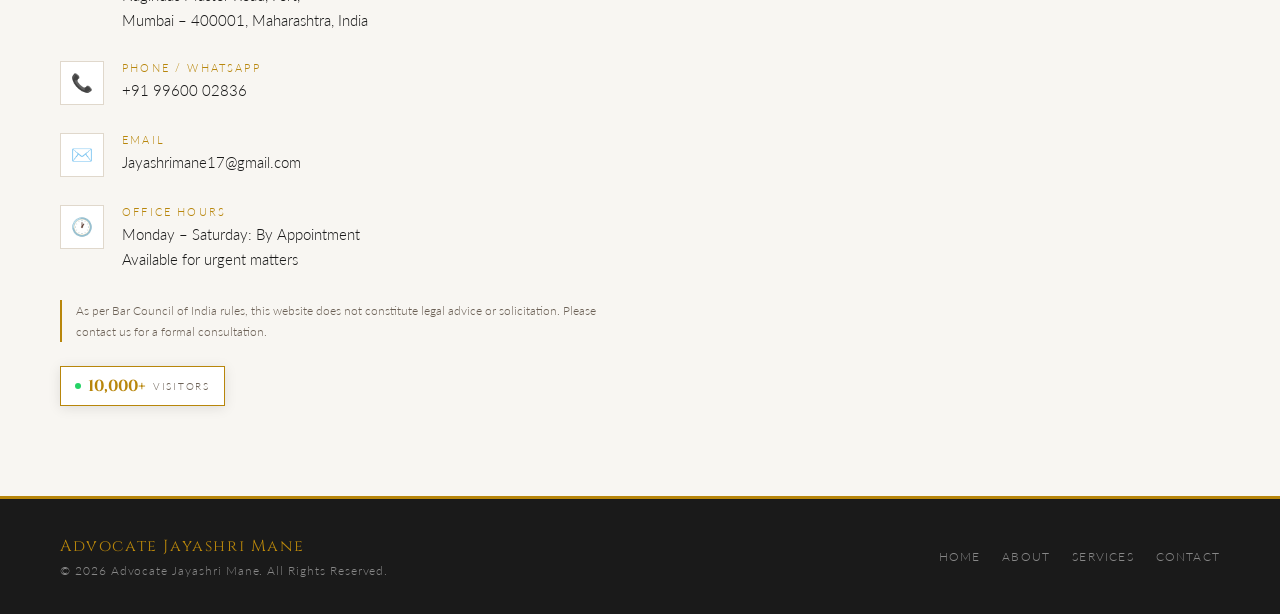
==== commit 8449b43f: "fix api" ====
--- a/index.html
+++ b/index.html
@@ -318,7 +318,7 @@
     <div class="service-item"><div class="service-icon">🌾</div><div class="service-name">Land Litigation</div><p class="service-desc">Expert handling of land disputes, ownership conflicts, encroachment matters and title verification before courts at all levels.</p></div>
     <div class="service-item"><div class="service-icon">🏗️</div><div class="service-name">Land Acquisition</div><p class="service-desc">Comprehensive legal assistance in land acquisition matters, compensation claims and rehabilitation cases before Revenue Authorities and courts.</p></div>
     <div class="service-item"><div class="service-icon">⚖️</div><div class="service-name">Civil Law</div><p class="service-desc">Property disputes, contracts, injunctions, and civil litigation before courts at all levels.</p></div>
-    <div class="service-item"><div class="service-icon">🏦</div><div class="service-name">Trust Law</div><p class="service-desc">Formation, registration and administration of public and private trusts, trust disputes, and trustee advisory matters.</p></div>
+    <div class="service-item"><div class="service-icon">🏢</div><div class="service-name">Trust Law</div><p class="service-desc">Formation, registration and administration of public and private trusts, trust disputes, and trustee advisory matters.</p></div>
     <div class="service-item"><div class="service-icon">🏛️</div><div class="service-name">Criminal Law</div><p class="service-desc">Defence in criminal matters, bail applications, anticipatory bail, and appeals.</p></div>
     <div class="service-item"><div class="service-icon">👨‍👩‍👧</div><div class="service-name">Family Law</div><p class="service-desc">Matrimonial disputes, divorce, child custody, maintenance, and adoption proceedings.</p></div>
     <div class="service-item"><div class="service-icon">📜</div><div class="service-name">Constitutional Law</div><p class="service-desc">Writ petitions, fundamental rights enforcement, and public interest litigation.</p></div>
@@ -400,7 +400,7 @@
 <script>
 (function(){
   const el = document.getElementById('vc-number2');
-  fetch('https://api.countapi.xyz/hit/jayashrimane/visitors')
+  fetch('https://hits.sh/jayashrimane.com.json')
     .then(res => res.json())
     .then(data => {
       el.textContent = data.value.toLocaleString('en-IN');
